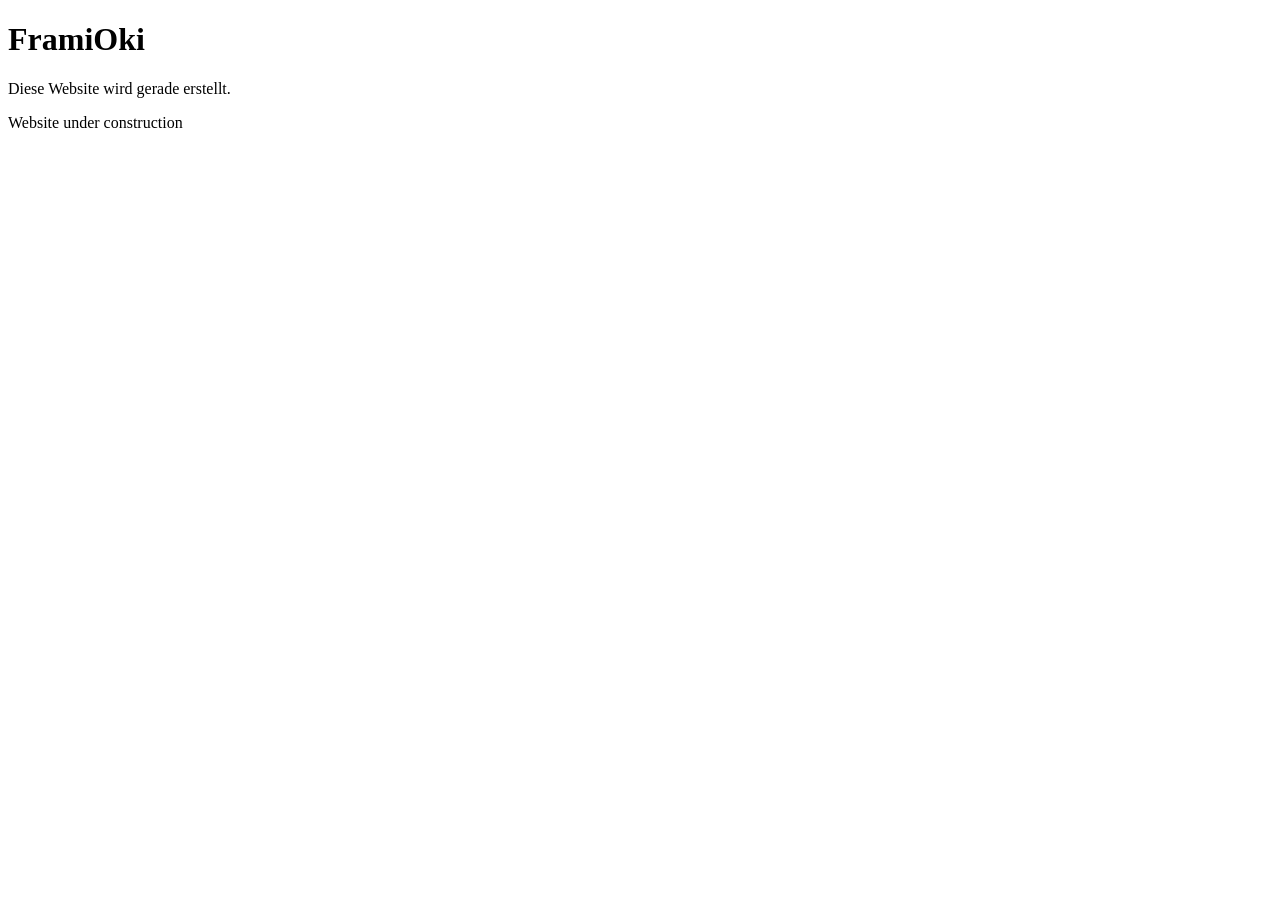
==== index.html @ 6c66a7ca "initial website" ====
<!doctype html>
<html lang="de">
<head>
  <meta charset="utf-8">
  <meta name="viewport" content="width=device-width, initial-scale=1">
  <title>FramiOki</title>
</head>
<body>
  <h1>FramiOki</h1>
  <p>Diese Website wird gerade erstellt.</p>
  <p>Website under construction</p>
</body>
</html>
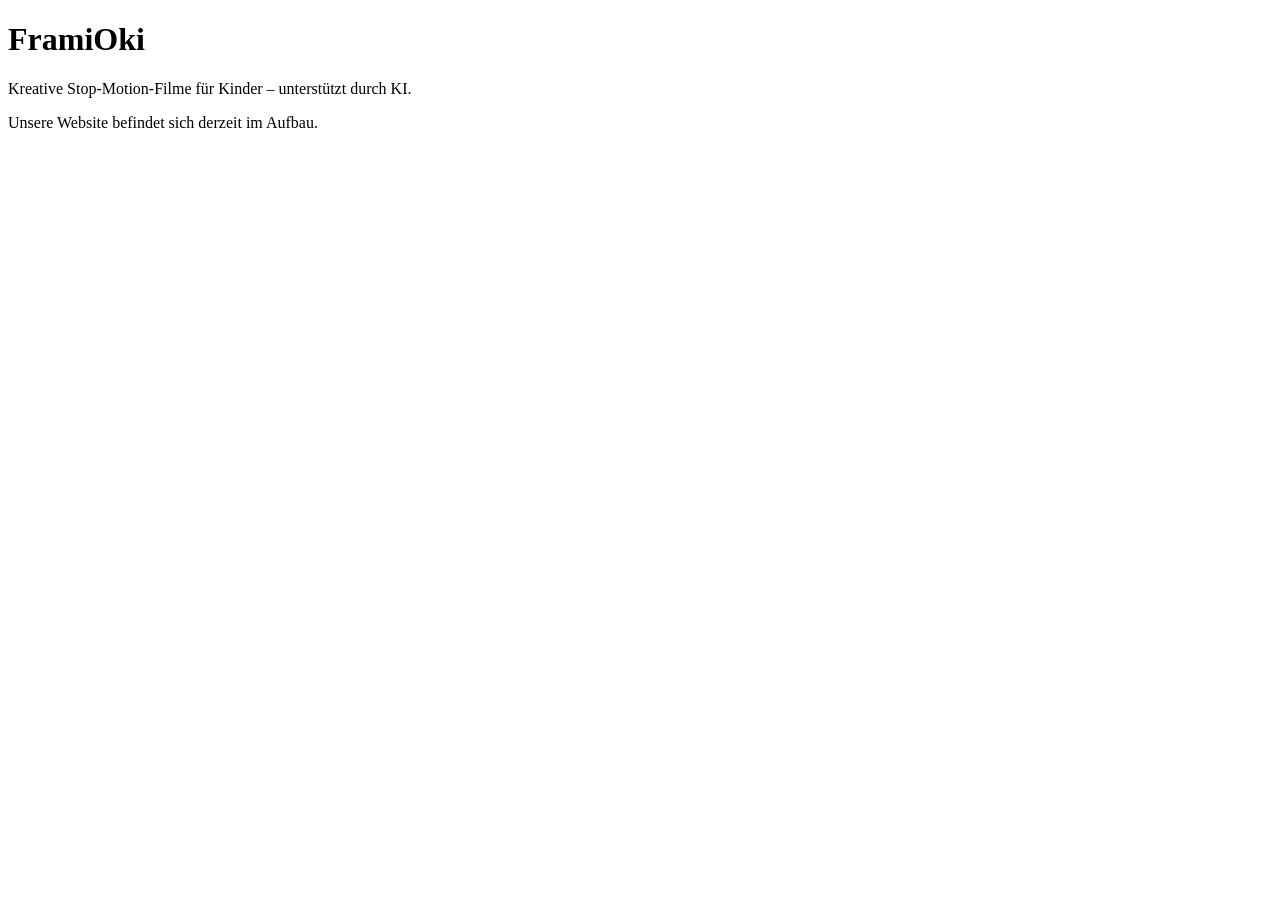
==== commit 543b8d40: "Add tester space" ====
--- a/index.html
+++ b/index.html
@@ -7,7 +7,7 @@
 </head>
 <body>
   <h1>FramiOki</h1>
-  <p>Diese Website wird gerade erstellt.</p>
-  <p>Website under construction</p>
+  <p>Kreative Stop-Motion-Filme für Kinder – unterstützt durch KI.</p>
+  <p>Unsere Website befindet sich derzeit im Aufbau.</p>
 </body>
 </html>
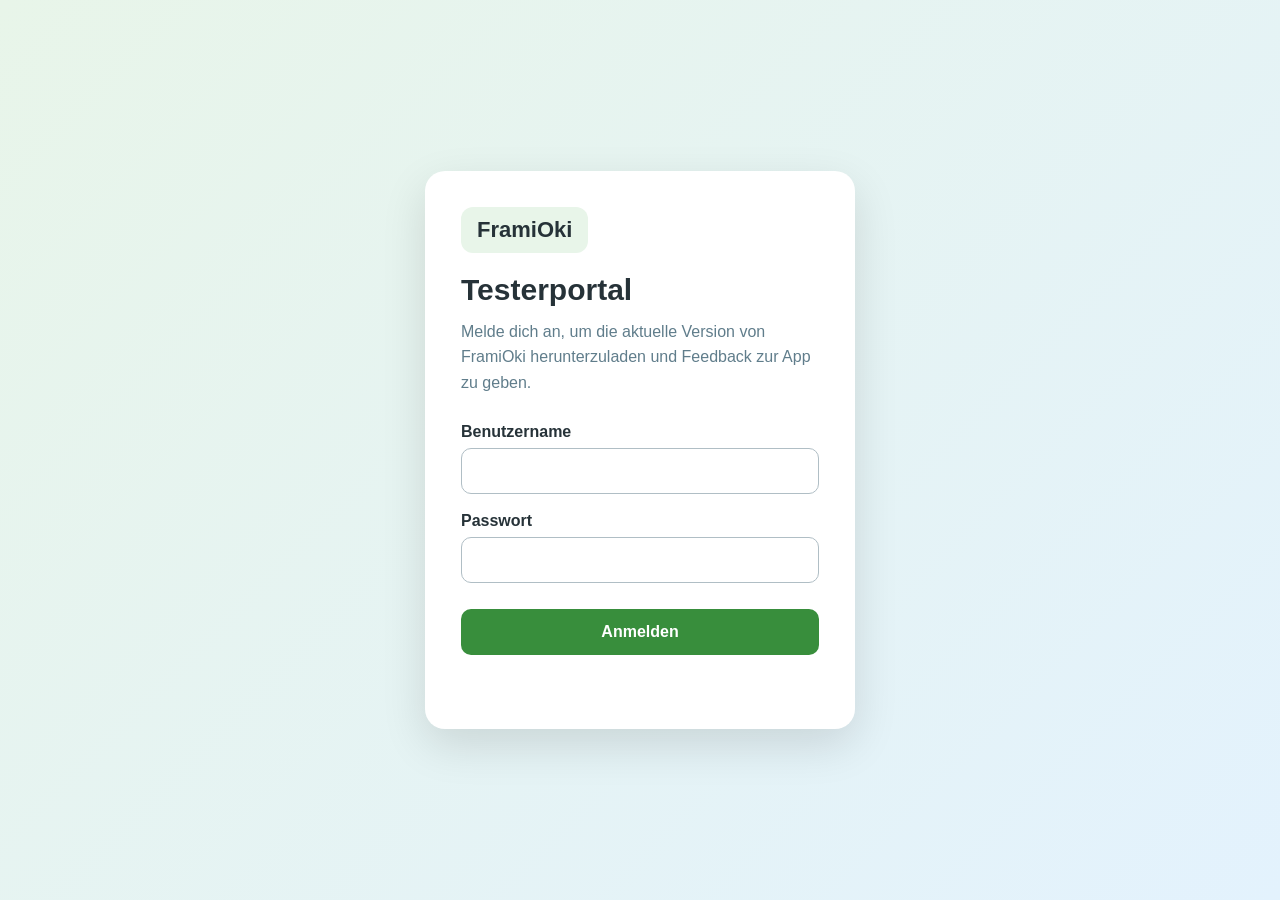
==== commit d77b6e5f: "Website operational" ====
--- a/index.html
+++ b/index.html
@@ -1,13 +1,54 @@
-<!doctype html>
+<!DOCTYPE html>
 <html lang="de">
+
 <head>
-  <meta charset="utf-8">
-  <meta name="viewport" content="width=device-width, initial-scale=1">
-  <title>FramiOki</title>
+  <meta charset="UTF-8">
+  <meta name="viewport" content="width=device-width, initial-scale=1.0">
+
+  <title>FramiOki Testerportal</title>
+
+  <link rel="stylesheet" href="css/site.css">
 </head>
+
 <body>
-  <h1>FramiOki</h1>
-  <p>Kreative Stop-Motion-Filme für Kinder – unterstützt durch KI.</p>
-  <p>Unsere Website befindet sich derzeit im Aufbau.</p>
+  <main class="page">
+    <section class="login-card">
+      <div class="logo">
+        FramiOki
+      </div>
+
+      <h1>Testerportal</h1>
+
+      <p class="intro">
+        Melde dich an, um die aktuelle Version
+        von FramiOki herunterzuladen und Feedback
+        zur App zu geben.
+      </p>
+
+      <form id="loginForm">
+        <label for="username">
+          Benutzername
+        </label>
+
+        <input id="username" name="username" type="text" required>
+
+        <label for="password">
+          Passwort
+        </label>
+
+        <input id="password" name="password" type="password" required>
+
+        <button type="submit">
+          Anmelden
+        </button>
+
+        <p id="login-message" class="message" aria-live="polite">
+        </p>
+      </form>
+    </section>
+  </main>
+
+  <script src="js/site.js"></script>
 </body>
+
 </html>
--- a/css/site.css
+++ b/css/site.css
@@ -0,0 +1,281 @@
+* {
+    box-sizing: border-box;
+}
+
+body {
+    margin: 0;
+    min-height: 100vh;
+    font-family: Arial, Helvetica, sans-serif;
+    color: #263238;
+    background:
+        linear-gradient(135deg,
+            #e8f5e9,
+            #e3f2fd);
+}
+
+.page {
+    min-height: 100vh;
+    display: flex;
+    align-items: center;
+    justify-content: center;
+    padding: 24px;
+}
+
+.login-card {
+    width: 100%;
+    max-width: 430px;
+    padding: 36px;
+    background: white;
+    border-radius: 20px;
+    box-shadow:
+        0 16px 45px rgba(0, 0, 0, 0.12);
+}
+
+.logo {
+    display: inline-block;
+    padding: 10px 16px;
+    margin-bottom: 20px;
+    border-radius: 12px;
+    font-size: 22px;
+    font-weight: bold;
+    background: #e8f5e9;
+}
+
+h1 {
+    margin: 0 0 12px;
+    font-size: 30px;
+}
+
+.intro {
+    margin: 0 0 28px;
+    line-height: 1.6;
+    color: #607d8b;
+}
+
+label {
+    display: block;
+    margin: 18px 0 7px;
+    font-weight: bold;
+}
+
+input {
+    width: 100%;
+    padding: 13px 14px;
+    border: 1px solid #b0bec5;
+    border-radius: 10px;
+    font-size: 16px;
+}
+
+input:focus {
+    outline: 3px solid rgba(76, 175, 80, 0.2);
+    border-color: #4caf50;
+}
+
+button {
+    width: 100%;
+    margin-top: 26px;
+    padding: 14px;
+    border: 0;
+    border-radius: 10px;
+    font-size: 16px;
+    font-weight: bold;
+    cursor: pointer;
+    color: white;
+    background: #388e3c;
+}
+
+button:hover {
+    background: #2e7d32;
+}
+
+.message {
+    min-height: 22px;
+    margin: 16px 0 0;
+    text-align: center;
+    color: #c62828;
+}
+
+.dashboard-body {
+    min-height: 100vh;
+    margin: 0;
+    background: #f4f7f5;
+    color: #1f2a24;
+    font-family: Arial, sans-serif;
+}
+
+.dashboard-header {
+    display: flex;
+    justify-content: space-between;
+    align-items: center;
+    gap: 24px;
+
+    padding: 24px 40px;
+    background: white;
+    border-bottom: 1px solid #dce5df;
+}
+
+.dashboard-header h1 {
+    margin: 0 0 8px;
+}
+
+.dashboard-header p {
+    margin: 0;
+    color: #5d6c63;
+}
+
+.dashboard-content {
+    width: min(100% - 32px, 900px);
+    margin: 32px auto;
+
+    display: grid;
+    gap: 24px;
+}
+
+.dashboard-card {
+    padding: 28px;
+    background: white;
+    border-radius: 16px;
+    box-shadow: 0 8px 24px rgba(25, 60, 40, 0.08);
+}
+
+.dashboard-card h2 {
+    margin-top: 0;
+}
+
+.apk-details {
+    display: grid;
+    gap: 14px;
+    margin: 24px 0;
+}
+
+.apk-details div {
+    display: grid;
+    grid-template-columns: 150px 1fr;
+    gap: 16px;
+
+    padding-bottom: 10px;
+    border-bottom: 1px solid #edf1ee;
+}
+
+.apk-details dt {
+    font-weight: bold;
+}
+
+.apk-details dd {
+    margin: 0;
+    overflow-wrap: anywhere;
+}
+
+.primary-button,
+.secondary-button,
+.action-grid button {
+    padding: 12px 18px;
+    border: none;
+    border-radius: 10px;
+    font-size: 1rem;
+    cursor: pointer;
+}
+
+.primary-button {
+    background: #3f8f5f;
+    color: white;
+}
+
+.primary-button:hover:not(:disabled) {
+    background: #34784f;
+}
+
+.secondary-button {
+    background: #edf3ef;
+    color: #294535;
+}
+
+button:disabled {
+    cursor: not-allowed;
+    opacity: 0.55;
+}
+
+.status-message {
+    min-height: 24px;
+    margin-bottom: 0;
+    color: #5d6c63;
+}
+
+.action-grid {
+    display: grid;
+    grid-template-columns: repeat(3, 1fr);
+    gap: 12px;
+}
+
+@media (max-width: 650px) {
+    .dashboard-header {
+        align-items: flex-start;
+        padding: 20px;
+    }
+
+    .dashboard-content {
+        margin-top: 20px;
+    }
+
+    .apk-details div {
+        grid-template-columns: 1fr;
+        gap: 4px;
+    }
+
+    .action-grid {
+        grid-template-columns: 1fr;
+    }
+}
+
+.feedback-card {
+    border: 1px solid #dddddd;
+    border-radius: 10px;
+    padding: 15px;
+    margin-bottom: 15px;
+    background-color: white;
+}
+
+.feedback-card h3 {
+    margin-top: 0;
+}
+
+.feedback-card p {
+    white-space: pre-wrap;
+}
+
+.feedback-card small {
+    display: block;
+    margin-top: 12px;
+}
+
+.feedback-message {
+    display: block;
+    margin-top: 6px;
+    white-space: pre-wrap;
+}
+
+.feedback-status-area {
+    display: flex;
+    flex-wrap: wrap;
+    align-items: center;
+    gap: 10px;
+    margin-top: 16px;
+    padding-top: 14px;
+    border-top: 1px solid #dddddd;
+}
+
+.feedback-status-area label {
+    font-weight: bold;
+}
+
+.feedback-status-select {
+    min-width: 170px;
+    padding: 8px 10px;
+    border: 1px solid #cccccc;
+    border-radius: 6px;
+    background-color: white;
+}
+
+.feedback-status-message {
+    font-size: 0.9rem;
+}
